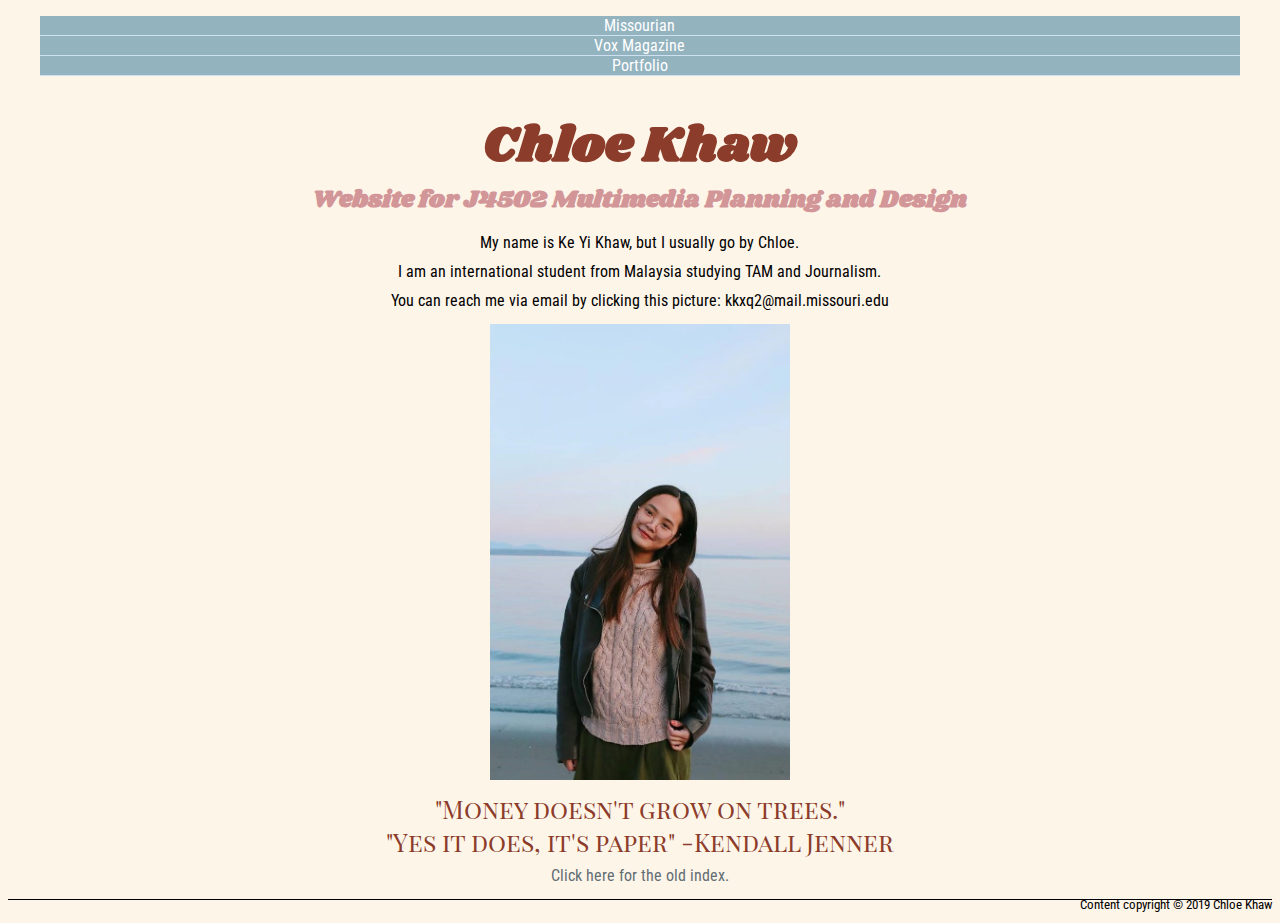
==== index.html @ 6a635a14 "updated css" ====
<!DOCTYPE html PUBLIC "-//W3C//DTD XHTML 1.0 Transitional//EN"
   "http://www.w3.org/TR/xhtml1/DTD/xhtml1-transitional.dtd">

      <html xmlns="http://www.w3.org/1999/xhtml">

      <head>
        <title>Chloe Khaw J4502</title>

        <meta http-equiv="content-type"
          content="text/html;charset=utf-8" />
          <link href="https://fonts.googleapis.com/css?family=Playfair+Display+SC|Roboto+Condensed|Shrikhand&display=swap" rel="stylesheet" />
          <link rel="stylesheet" type="text/css" href="style.css" />
        </head>

      <body>
        <div id="container">

          <ul id="nav">
            <li><a href="https://www.columbiamissourian.com/users/profile/chloe%20khaw/" target="_blank">Missourian</a></li>
            <li><a href="https://www.voxmagazine.com/users/profile/chloe%20khaw/" target="_blank">Vox Magazine</a></li>
            <li><a href="https://chloekhaw.wixsite.com/portfolio" target="_blank">Portfolio</a></li>
            </ul>

            <h1>Chloe Khaw</h1>
            <h2>Website for J4502 Multimedia Planning and Design</h2>

        <p>My name is Ke Yi Khaw, but I usually go by Chloe.</p>
        <p>I am an international student from Malaysia studying TAM and Journalism.</p>
        <p>You can reach me via email by clicking this picture: kkxq2@mail.missouri.edu</p>

            <p><a href="mailto:kkxq2@mail.missouri.edu"><img src="chloe.jpg" alt="Chloe's profile picture." width="300px" /></a></p>

            <p></p>
            <p class="joke">"Money doesn't grow on trees."</p>
            <p class="joke">        "Yes it does, it's paper" -Kendall Jenner</p>

          <div id="old">
            <p><a href="oldindex.html" target="_blank">Click here for the old index.</a></p>
          </div>
        </div>

            <p class="footer">Content copyright &copy; 2019 Chloe Khaw</p>

        </body>

      </html>
---- style.css ----
body {
  background-color: #FEF5E9;
}

h1 {
  color: #8C3C2A;
  font-family: 'Shrikhand', cursive;
  font-size: 50px;
  margin-bottom:-20px;
}

h2 {
  color: #D29698;
  font-family: 'Shrikhand', cursive;
}

p {
  font-family:'Roboto Condensed', sans-serif;
  line-height: 80%;
}

#container {
    width: 95%;
    margin: 0 auto;
    text-align: center;
}

#nav {
    padding: 0;
	  list-style-type: none;
}

#nav li {
	  border-bottom: 1px solid #CEE1F2;
}

#nav a:link, #nav a:visited {
  display: block;
  color: white;
  background-color: #93B3BF;
  font-family: 'Roboto Condensed', sans-serif;
  text-decoration: none;
}

#nav a:hover, #nav a:active {
  background-color: #626E73;
}


.joke {
  font-family: 'Playfair Display SC', serif;
  font-size: 25px;
  line-height: 30%;
  color: #8C3C2A;
}

#old a:link {
  color: #626E73;
  font-family: 'Roboto Condensed', sans-serif;
  text-decoration: none;
}

#old a:hover, a:visited, a:active {
  color: #93B3BF;
  text-decoration: underline;
}

.footer {
    font-size: 0.8em;
    border-top: 1px solid black;
    text-align: right;
}

img {
  border: none;
}
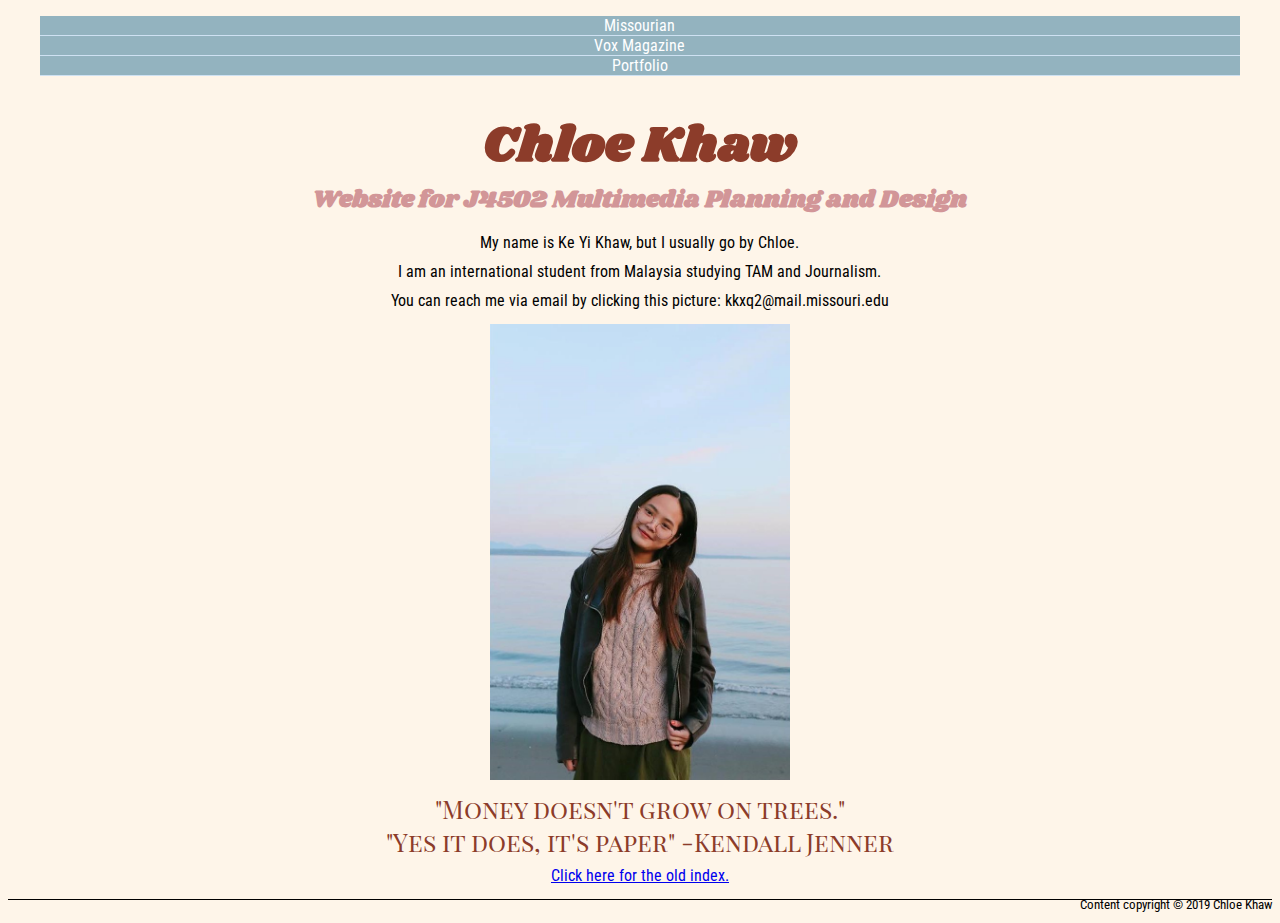
==== commit bc0e5096: "updated css" ====
--- a/index.html
+++ b/index.html
@@ -34,9 +34,7 @@
             <p class="joke">"Money doesn't grow on trees."</p>
             <p class="joke">        "Yes it does, it's paper" -Kendall Jenner</p>
 
-          <div id="old">
-            <p><a href="oldindex.html" target="_blank">Click here for the old index.</a></p>
-          </div>
+            <p id="old"><a href="oldindex.html" target="_blank">Click here for the old index.</a></p>
         </div>
 
             <p class="footer">Content copyright &copy; 2019 Chloe Khaw</p>
--- a/style.css
+++ b/style.css
@@ -54,14 +54,17 @@
   color: #8C3C2A;
 }
 
-#old a:link {
-  color: #626E73;
-  font-family: 'Roboto Condensed', sans-serif;
+#old a:link, {
+  color: #93B3BF;
   text-decoration: none;
 }
 
-#old a:hover, a:visited, a:active {
-  color: #93B3BF;
+#old a:hover {
+  color: #626E73;
+}
+
+#old a:visited {
+  color: #626E73;
   text-decoration: underline;
 }
 
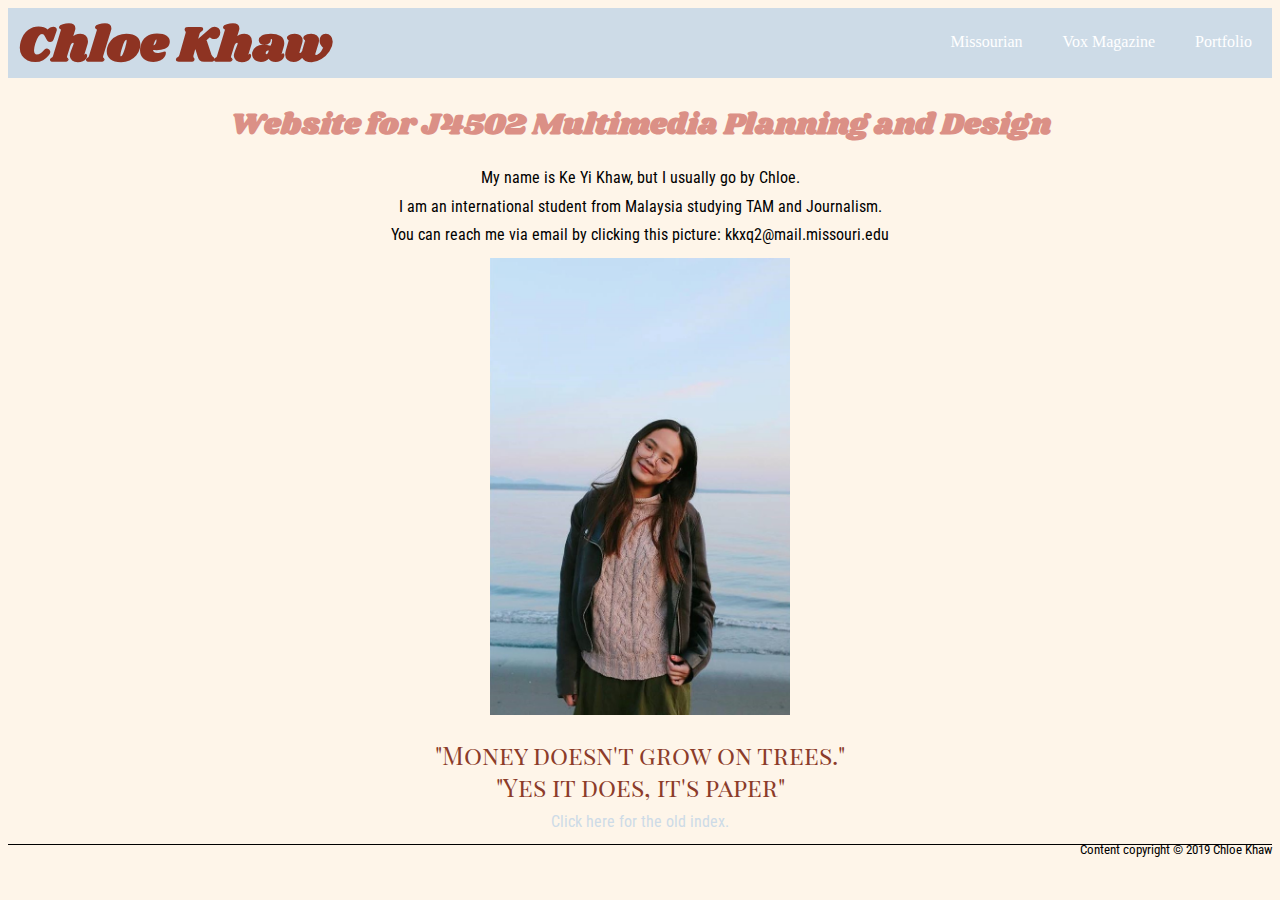
==== commit e4c2b137: "new desktop nav" ====
--- a/index.html
+++ b/index.html
@@ -1,43 +1,46 @@
 <!DOCTYPE html PUBLIC "-//W3C//DTD XHTML 1.0 Transitional//EN"
    "http://www.w3.org/TR/xhtml1/DTD/xhtml1-transitional.dtd">
 
-      <html xmlns="http://www.w3.org/1999/xhtml">
+<html xmlns="http://www.w3.org/1999/xhtml">
 
-      <head>
-        <title>Chloe Khaw J4502</title>
+<head>
+      <title>Chloe Khaw J4502</title>
 
         <meta http-equiv="content-type"
           content="text/html;charset=utf-8" />
           <link href="https://fonts.googleapis.com/css?family=Playfair+Display+SC|Roboto+Condensed|Shrikhand&display=swap" rel="stylesheet" />
           <link rel="stylesheet" type="text/css" href="style.css" />
-        </head>
+  </head>
 
-      <body>
-        <div id="container">
+<body>
+  <div id="container">
 
+    <div class="header">
+      <h1>Chloe Khaw</h1>
           <ul id="nav">
             <li><a href="https://www.columbiamissourian.com/users/profile/chloe%20khaw/" target="_blank">Missourian</a></li>
             <li><a href="https://www.voxmagazine.com/users/profile/chloe%20khaw/" target="_blank">Vox Magazine</a></li>
             <li><a href="https://chloekhaw.wixsite.com/portfolio" target="_blank">Portfolio</a></li>
             </ul>
+      </div>
 
-            <h1>Chloe Khaw</h1>
-            <h2>Website for J4502 Multimedia Planning and Design</h2>
-
+<h2>Website for J4502 Multimedia Planning and Design</h2>
         <p>My name is Ke Yi Khaw, but I usually go by Chloe.</p>
         <p>I am an international student from Malaysia studying TAM and Journalism.</p>
         <p>You can reach me via email by clicking this picture: kkxq2@mail.missouri.edu</p>
 
-            <p><a href="mailto:kkxq2@mail.missouri.edu"><img src="chloe.jpg" alt="Chloe's profile picture." width="300px" /></a></p>
+        <p><a href="mailto:kkxq2@mail.missouri.edu"><img src="chloe.jpg" alt="Chloe's profile picture." width="300px" /></a></p>
 
-            <p></p>
-            <p class="joke">"Money doesn't grow on trees."</p>
-            <p class="joke">        "Yes it does, it's paper" -Kendall Jenner</p>
+        <p class="joke">"Money doesn't grow on trees."</p>
+        <p class="joke">"Yes it does, it's paper"</p>
 
-            <p id="old"><a href="oldindex.html" target="_blank">Click here for the old index.</a></p>
-        </div>
+<div id="oldindex">
+        <p><a href="oldindex.html" target="_blank">Click here for the old index.</a></p>
+</div>
 
-            <p class="footer">Content copyright &copy; 2019 Chloe Khaw</p>
+    </div>
+
+        <p class="footer">Content copyright &copy; 2019 Chloe Khaw</p>
 
         </body>
 
--- a/style.css
+++ b/style.css
@@ -3,47 +3,65 @@
 }
 
 h1 {
-  color: #8C3C2A;
+  color: #8E3322;
   font-family: 'Shrikhand', cursive;
   font-size: 50px;
-  margin-bottom:-20px;
+  line-height: 20%;
 }
 
 h2 {
-  color: #D29698;
+  color: #DB9086;
   font-family: 'Shrikhand', cursive;
+  text-align: center;
+  font-size: 30px;
 }
 
 p {
   font-family:'Roboto Condensed', sans-serif;
   line-height: 80%;
+  text-align: center;
 }
 
 #container {
-    width: 95%;
     margin: 0 auto;
-    text-align: center;
+    padding: 0;
+}
+
+.header {
+  height: 70px;
+  background-color: #CDDBE7;
+  display: flex;
+  flex-wrap: wrap;
+  justify-content: space-between;
+}
+
+.header h1 {
+  padding: 0px 10px;
 }
 
 #nav {
-    padding: 0;
-	  list-style-type: none;
+  display: flex;
+  flex-direction: row;
+  align-items: center;
+  justify-content: flex-end;
 }
 
 #nav li {
-	  border-bottom: 1px solid #CEE1F2;
+  list-style-type: none;
+  height: 70px;
+  margin-top: -17px;
+  display: flex;
+  align-items: center;
 }
 
-#nav a:link, #nav a:visited {
-  display: block;
-  color: white;
+#nav li:hover {
   background-color: #93B3BF;
-  font-family: 'Roboto Condensed', sans-serif;
-  text-decoration: none;
 }
 
-#nav a:hover, #nav a:active {
-  background-color: #626E73;
+#nav a {
+  text-decoration: none;
+  padding: 0px 20px;
+  color: white;
 }
 
 
@@ -52,19 +70,16 @@
   font-size: 25px;
   line-height: 30%;
   color: #8C3C2A;
+  margin-top: 10px;
 }
 
-#old a:link, {
-  color: #93B3BF;
+#oldindex a:link, a:visited {
   text-decoration: none;
+  color: #CDDBE7;
 }
 
-#old a:hover {
-  color: #626E73;
-}
-
-#old a:visited {
-  color: #626E73;
+#oldindex a:hover {
+  color: #93B3BF;
   text-decoration: underline;
 }
 
@@ -76,4 +91,5 @@
 
 img {
   border: none;
+  margin-bottom: 20px;
 }
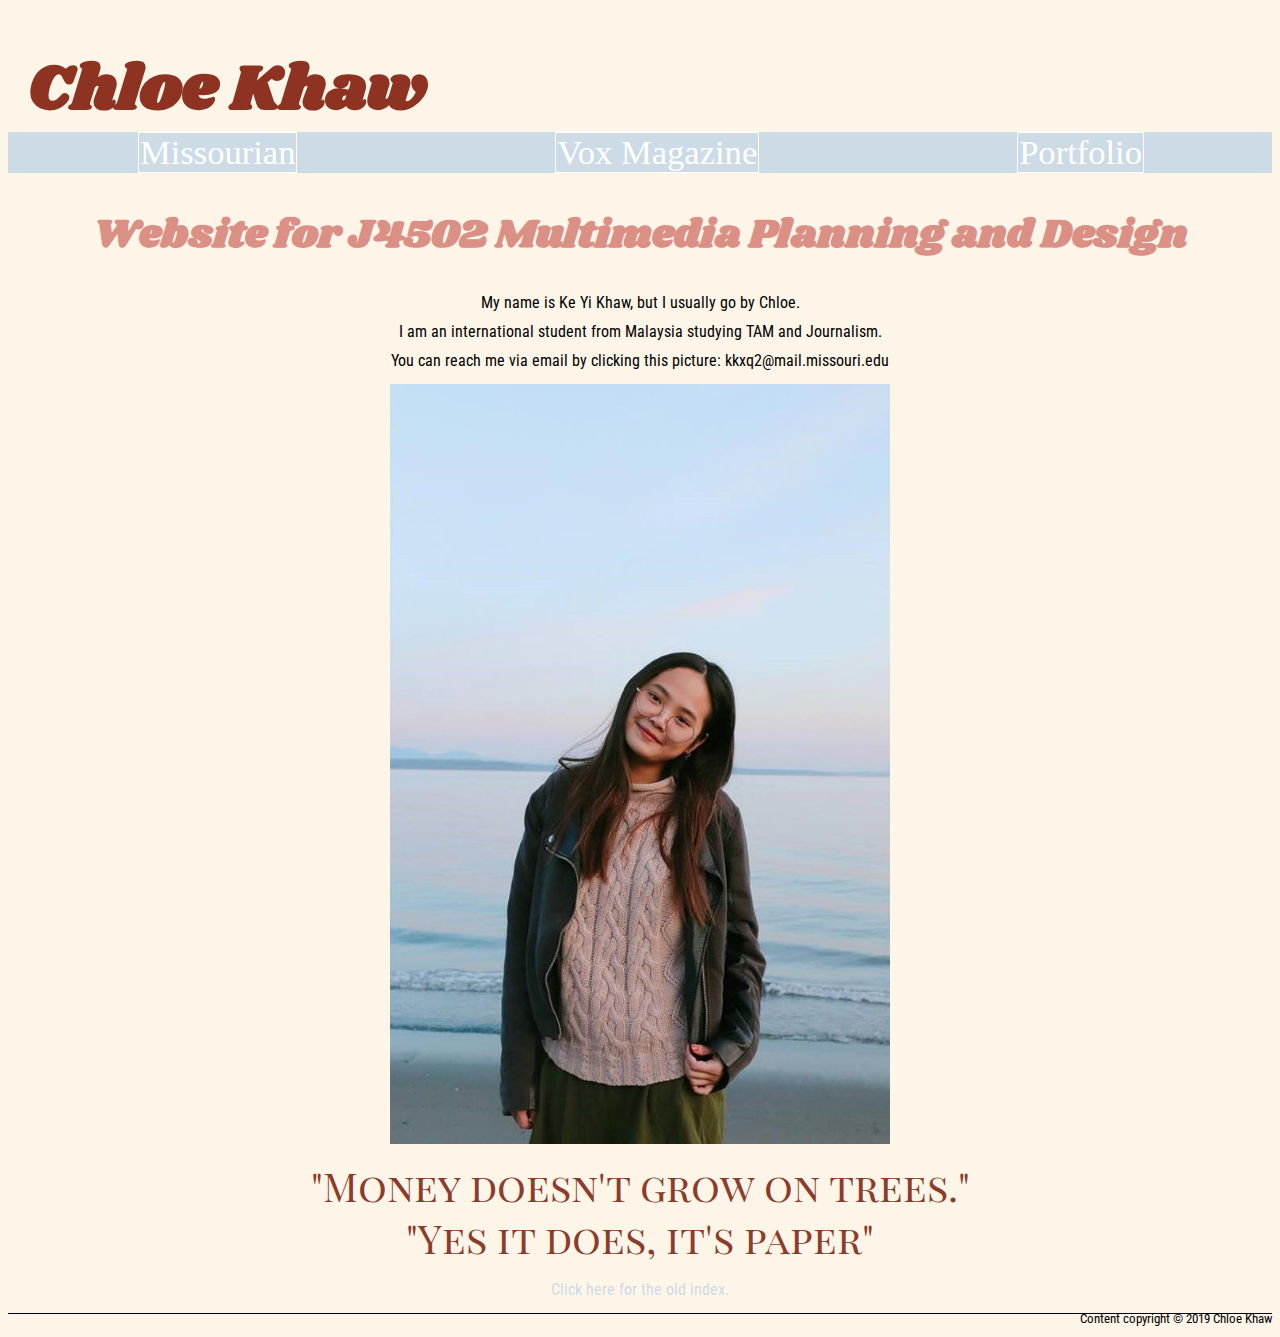
==== commit 78f65a6a: "updated media quarry" ====
--- a/index.html
+++ b/index.html
@@ -14,9 +14,10 @@
 
 <body>
   <div id="container">
+    <h1>Chloe Khaw</h1>
 
     <div class="header">
-      <h1>Chloe Khaw</h1>
+      <!-- <h1>Chloe Khaw</h1> -->
           <ul id="nav">
             <li><a href="https://www.columbiamissourian.com/users/profile/chloe%20khaw/" target="_blank">Missourian</a></li>
             <li><a href="https://www.voxmagazine.com/users/profile/chloe%20khaw/" target="_blank">Vox Magazine</a></li>
@@ -29,7 +30,7 @@
         <p>I am an international student from Malaysia studying TAM and Journalism.</p>
         <p>You can reach me via email by clicking this picture: kkxq2@mail.missouri.edu</p>
 
-        <p><a href="mailto:kkxq2@mail.missouri.edu"><img src="chloe.jpg" alt="Chloe's profile picture." width="300px" /></a></p>
+        <p><a href="mailto:kkxq2@mail.missouri.edu"><img src="chloe.jpg" alt="Chloe's profile picture." /></a></p>
 
         <p class="joke">"Money doesn't grow on trees."</p>
         <p class="joke">"Yes it does, it's paper"</p>
--- a/style.css
+++ b/style.css
@@ -1,19 +1,29 @@
+#container {
+    margin: 0 auto;
+    padding: 0;
+}
+
+
 body {
   background-color: #FEF5E9;
+  font-size: 16px;
 }
 
 h1 {
   color: #8E3322;
   font-family: 'Shrikhand', cursive;
-  font-size: 50px;
-  line-height: 20%;
+  padding: 0px 20px;
+  margin-bottom: -5px;
+  font-size: 3em;
+  display: flex;
+  justify-content: center;
 }
 
 h2 {
   color: #DB9086;
   font-family: 'Shrikhand', cursive;
   text-align: center;
-  font-size: 30px;
+  font-size: 2em;
 }
 
 p {
@@ -22,52 +32,40 @@
   text-align: center;
 }
 
-#container {
-    margin: 0 auto;
-    padding: 0;
-}
 
 .header {
-  height: 70px;
   background-color: #CDDBE7;
-  display: flex;
-  flex-wrap: wrap;
-  justify-content: space-between;
-}
-
-.header h1 {
-  padding: 0px 10px;
 }
 
 #nav {
+  margin: 0;
+  padding: 0;
   display: flex;
-  flex-direction: row;
-  align-items: center;
-  justify-content: flex-end;
+  flex-direction: column;
 }
 
 #nav li {
   list-style-type: none;
-  height: 70px;
-  margin-top: -17px;
-  display: flex;
-  align-items: center;
-}
-
-#nav li:hover {
-  background-color: #93B3BF;
+  text-align: center;
+  font-size: 1.2em;
 }
 
 #nav a {
+  display: block;
+  color: white;
   text-decoration: none;
-  padding: 0px 20px;
-  color: white;
+  width: 100%;
+  border: solid 0.5px white;
+}
+
+#nav a:hover {
+  background-color: #93B3BF;
 }
 
 
 .joke {
   font-family: 'Playfair Display SC', serif;
-  font-size: 25px;
+  font-size: 1.5em;
   line-height: 30%;
   color: #8C3C2A;
   margin-top: 10px;
@@ -91,5 +89,67 @@
 
 img {
   border: none;
+  width: 300px;
   margin-bottom: 20px;
 }
+
+
+
+
+
+
+@media screen and (min-width: 799px) {
+
+
+  h1 {
+    justify-content: flex-start;
+    font-size: 4em;
+  }
+
+  h2 {
+    font-size: 2.5em;
+  }
+
+
+  #nav {
+    flex-flow: row wrap;
+    font-size: 1.8em;
+    justify-content: space-around;
+  }
+
+  #nav li {
+    text-align: center;
+  }
+
+  img {
+    width: 500px;
+  }
+
+  .joke {
+    font-size: 2.5em;
+  }
+
+
+
+
+
+  /* .header h1 {
+    font-size: 2em;
+    align-self: center;
+  }
+
+  h2 {
+    font-size: 1em;
+  }
+
+  p {
+    font-size: 0.75em;
+}
+
+  .joke {
+  font-size: 1em;
+}
+
+  img {
+    width: 30%;
+  } */
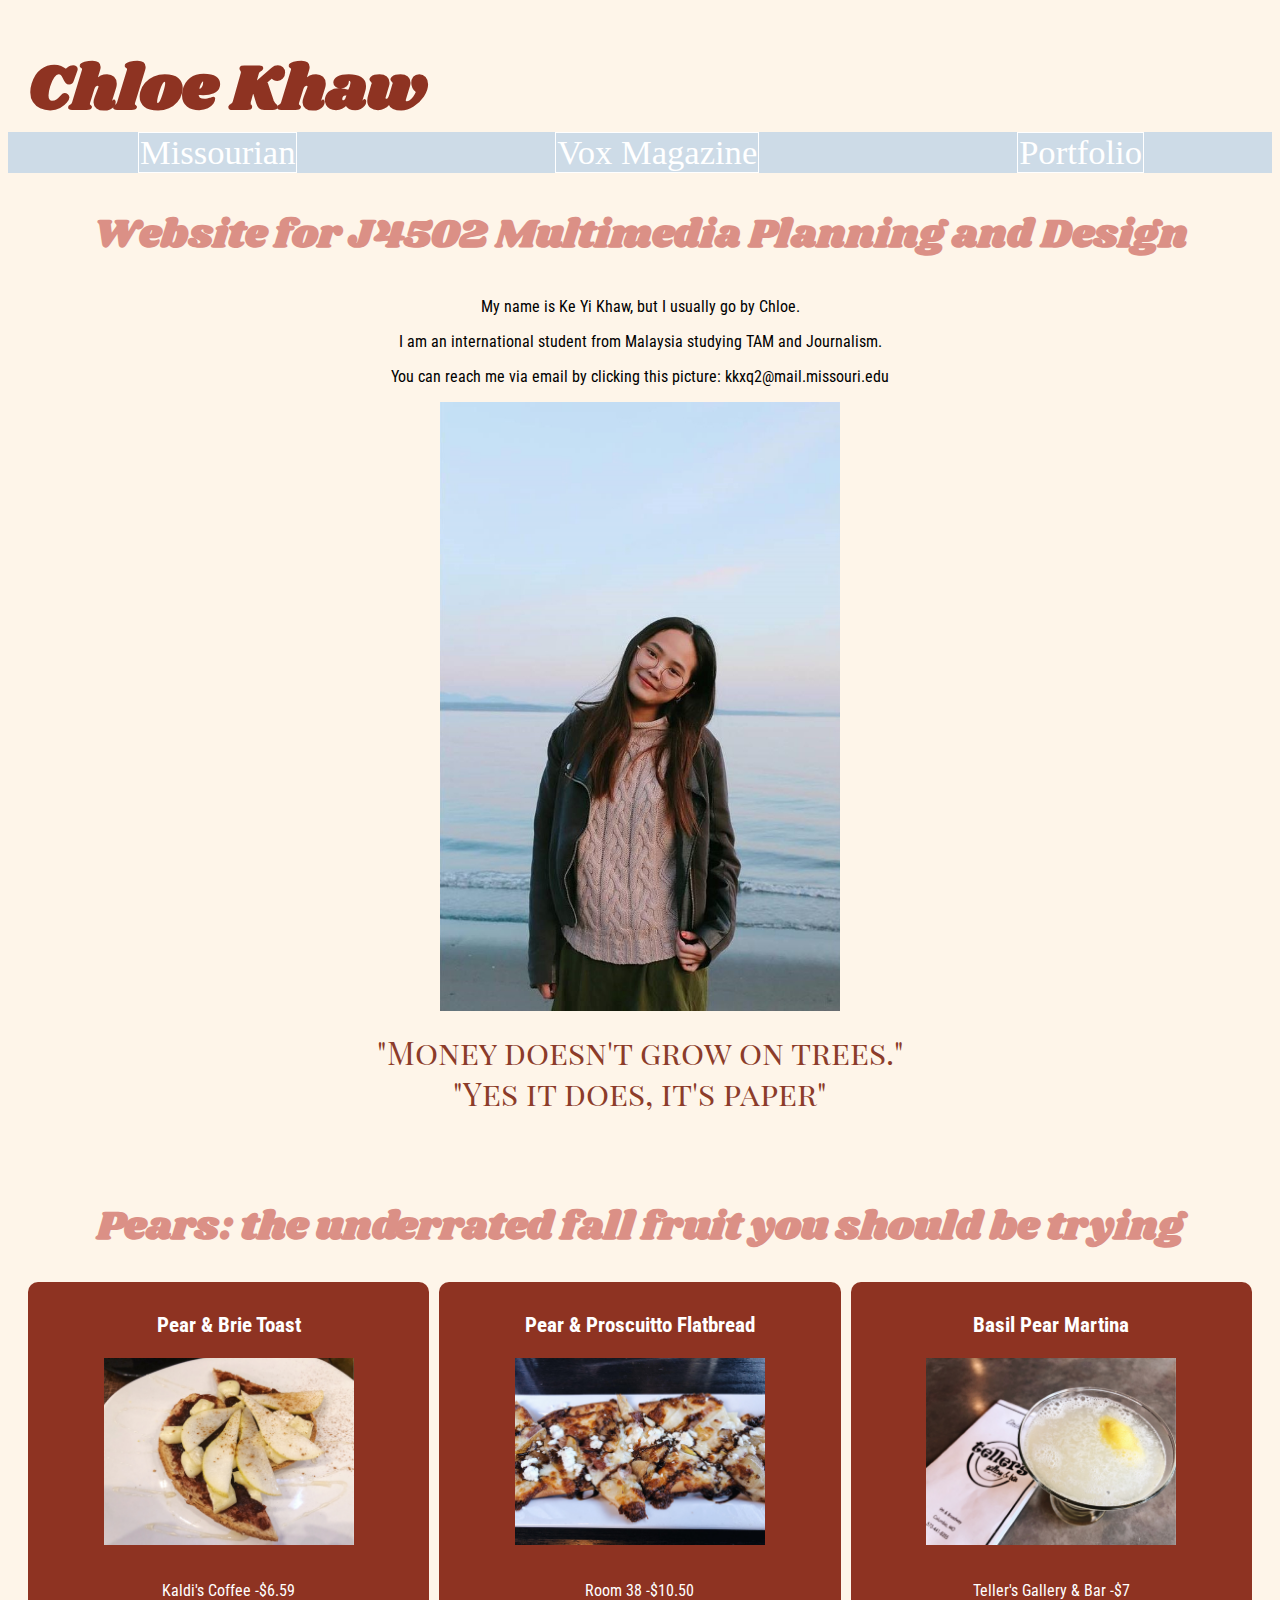
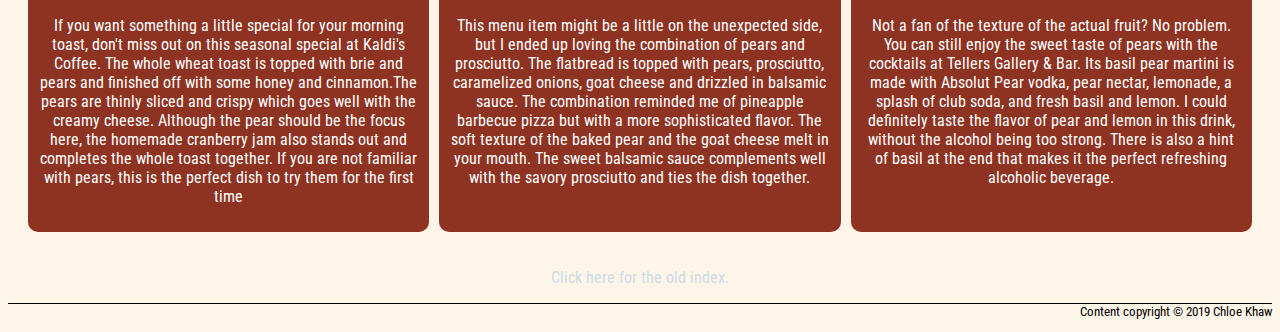
==== commit c2953020: "updated grids and add pear pics" ====
--- a/index.html
+++ b/index.html
@@ -13,7 +13,9 @@
   </head>
 
 <body>
-  <div id="container">
+
+<div id="container">
+
     <h1>Chloe Khaw</h1>
 
     <div class="header">
@@ -35,11 +37,72 @@
         <p class="joke">"Money doesn't grow on trees."</p>
         <p class="joke">"Yes it does, it's paper"</p>
 
-<div id="oldindex">
+<div class="examples">
+
+<h2>Pears: the underrated fall fruit you should be trying</h2>
+
+  <ul class="grid">
+    <li class="card">
+      <h3>Pear & Brie Toast</h3>
+      <img src="pearandbrie.jpg" alt="pear & brie toast" />
+      <p>Kaldi's Coffee -$6.59</p>
+      <p>If you want something a little special for your morning toast, don't miss out on this seasonal special at Kaldi's Coffee. The whole wheat toast is topped with brie and pears and finished off with some honey and cinnamon.The pears are thinly sliced and crispy which goes well with the creamy cheese. Although the pear should be the focus here, the homemade cranberry jam also stands out and completes the whole toast together. If you are not familiar with pears, this is the perfect dish to try them for the first time</p>
+    </li>
+
+    <li class="card">
+      <h3>Pear & Proscuitto Flatbread</h3>
+      <img src="flatbread.jpg" alt="pear & Proscuitto flatbread" />
+      <p>Room 38 -$10.50</p>
+      <p>This menu item might be a little on the unexpected side, but I ended up loving the combination of pears and prosciutto. The flatbread is topped with pears, prosciutto, caramelized onions, goat cheese and drizzled in balsamic sauce. The combination reminded me of pineapple barbecue pizza but with a more sophisticated flavor. The soft texture of the baked pear and the goat cheese melt in your mouth. The sweet balsamic sauce complements well with the savory prosciutto and ties the dish together.</p>
+    </li>
+
+    <li class="card">
+      <h3>Basil Pear Martina</h3>
+      <img src="pearmartini.jpg" alt="basil bear martini" />
+      <p>Teller's Gallery & Bar -$7</p>
+      <p>Not a fan of the texture of the actual fruit? No problem. You can still enjoy the sweet taste of pears with the cocktails at Tellers Gallery & Bar. Its basil pear martini is made with Absolut Pear vodka, pear nectar, lemonade, a splash of club soda, and fresh basil and lemon. I could definitely taste the flavor of pear and lemon in this drink, without the alcohol being too strong. There is also a hint of basil at the end that makes it the perfect refreshing alcoholic beverage.</p>
+
+
+
+
+    <!-- <ul class="grid">
+
+      <li class="missourian-card">
+        <h2>Missourian stories</h2>
+      </li>
+
+      <li class="missourian-1">
+        <h3>Goat Yoga</h3>
+        <a href="https://www.columbiamissourian.com/news/local/in-a-pastoral-setting-goat-yoga-makes-its-mid-missouri/article_16f25b2c-aa52-11e9-b993-5fbb253fac77.html"><img src="goat.jpg" alt="goat yoga story on Missourian" /></a>
+        <p>“Studies show that when you do anything, and you introduce a lovable, sweet animal into that activity, it releases all these emotions,” Jessica Baker, the owner of Goat Yoga of Missouri said. “It also lowers anxiety and helps people relax.”</p>
+      </li>
+
+      <li class="vox-card">
+        <h2>Vox stories</h2>
+      </li>
+
+      <li class="vox-1">
+        <h3>Pears</h3>
+        <a href="https://www.voxmagazine.com/food/fall-pears/article_c589a21a-ea0f-11e9-bf58-eb063f2239a6.html"><img src="pears.jpg" alt="pear story on Vox" /></a>
+        <p>Forget your basic pumpkin spice lattes or apple pies, pears are the underrated fall fruit you never knew you needed. Here are a few places in Columbia to try it out.</p>
+      </li>
+
+      <li class="vox-2">
+        <h3>Pawpaw</h3>
+        <a href="https://www.voxmagazine.com/food/what-can-you-make-with-missouri-s-native-fruit-the/article_787289ec-e02d-11e9-9d02-a78f57cb05cf.html"><img src="pawpaw.jpg" alt="pawpaw story on Vox" /></a>
+        <p>It looks like a mango, it taste like a riped banana; it's pawpaw -Missouri's native "tropical" fruit.</p>
+      </li>
+
+    </ul> -->
+
+  </div>
+
+  <div id="oldindex">
         <p><a href="oldindex.html" target="_blank">Click here for the old index.</a></p>
+  </div>
+
+
 </div>
-
-    </div>
 
         <p class="footer">Content copyright &copy; 2019 Chloe Khaw</p>
 
--- a/style.css
+++ b/style.css
@@ -1,5 +1,5 @@
 #container {
-    margin: 0 auto;
+    margin: auto;
     padding: 0;
 }
 
@@ -26,9 +26,13 @@
   font-size: 2em;
 }
 
+h3 {
+  font-family:'Roboto Condensed', sans-serif;
+  font-size: 1.3em;
+}
+
 p {
   font-family:'Roboto Condensed', sans-serif;
-  line-height: 80%;
   text-align: center;
 }
 
@@ -93,7 +97,143 @@
   margin-bottom: 20px;
 }
 
-
+.grid {
+  padding: 20px;
+  display: grid;
+  grid-template-columns: repeat(3, 1fr);
+  grid-column-gap: 10px;
+  justify-content: center;
+}
+
+.examples h2 {
+  margin-top: 100px;
+  margin-bottom: -10px;
+}
+
+.grid li {
+  list-style-type: none;
+  background-color: #8E3322;
+  border-radius: 10px;
+  text-align: center;
+  color: white;
+}
+
+.grid img {
+  width: 250px;
+}
+
+.grid .card {
+  padding: 10px;
+}
+
+
+
+
+
+
+/* .missourian-card {
+  grid-row: 1/2;
+  grid-column: 1/2;
+}
+
+.vox-card {
+  grid-row: 1/2;
+  grid-column: 2/4;
+}
+
+.missourian-1 {
+  grid-row: 2/4;
+  grid-column: 1/2;
+}
+
+.vox-1 {
+  grid-row: 2/3;
+  grid-column: 2/4;
+}
+
+.vox-2 {
+  grid-row: 3/4;
+  grid-column: 2/4;
+}
+
+
+.grid h2 {
+  font-size: 1.5em;
+  margin-bottom: -5px;
+}
+
+.grid h3 {
+  color: white;
+}
+
+.grid li {
+  list-style-type: none;
+}
+
+
+
+.missourian-1 {
+  background-color: #8E3322;
+  border-radius: 10px;
+  padding: 2px 15px;
+}
+
+.vox-1 {
+  background-color: #8E3322;
+  border-radius: 10px;
+  padding: 2px 15px;
+}
+
+.vox-2 {
+  background-color: #8E3322;
+  border-radius: 10px;
+  padding: 2px 15px;
+}
+
+ */
+
+
+
+
+
+
+
+@media screen and (min-width: 599px) {
+
+  h1 {
+    justify-content: center;
+    font-size: 3.5em;
+  }
+
+  h2 {
+    font-size: 2em;
+  }
+
+  #nav {
+    flex-flow: row wrap;
+    font-size: 1.5em;
+    justify-content: space-around;
+  }
+
+  #nav li {
+    text-align: center;
+  }
+
+  img {
+    width: 400px;
+  }
+
+  .joke {
+    font-size: 2em;
+  }
+
+  .grid h2 {
+    font-size: 2em;
+  }
+
+
+
+}
 
 
 
@@ -109,7 +249,6 @@
   h2 {
     font-size: 2.5em;
   }
-
 
   #nav {
     flex-flow: row wrap;
@@ -121,35 +260,10 @@
     text-align: center;
   }
 
-  img {
-    width: 500px;
-  }
-
-  .joke {
-    font-size: 2.5em;
-  }
-
-
-
-
-
-  /* .header h1 {
-    font-size: 2em;
-    align-self: center;
-  }
-
-  h2 {
-    font-size: 1em;
-  }
-
-  p {
-    font-size: 0.75em;
-}
-
-  .joke {
-  font-size: 1em;
-}
-
-  img {
-    width: 30%;
-  } */
+  .grid h2 {
+    font-size: 2.2em;
+  }
+
+
+
+}
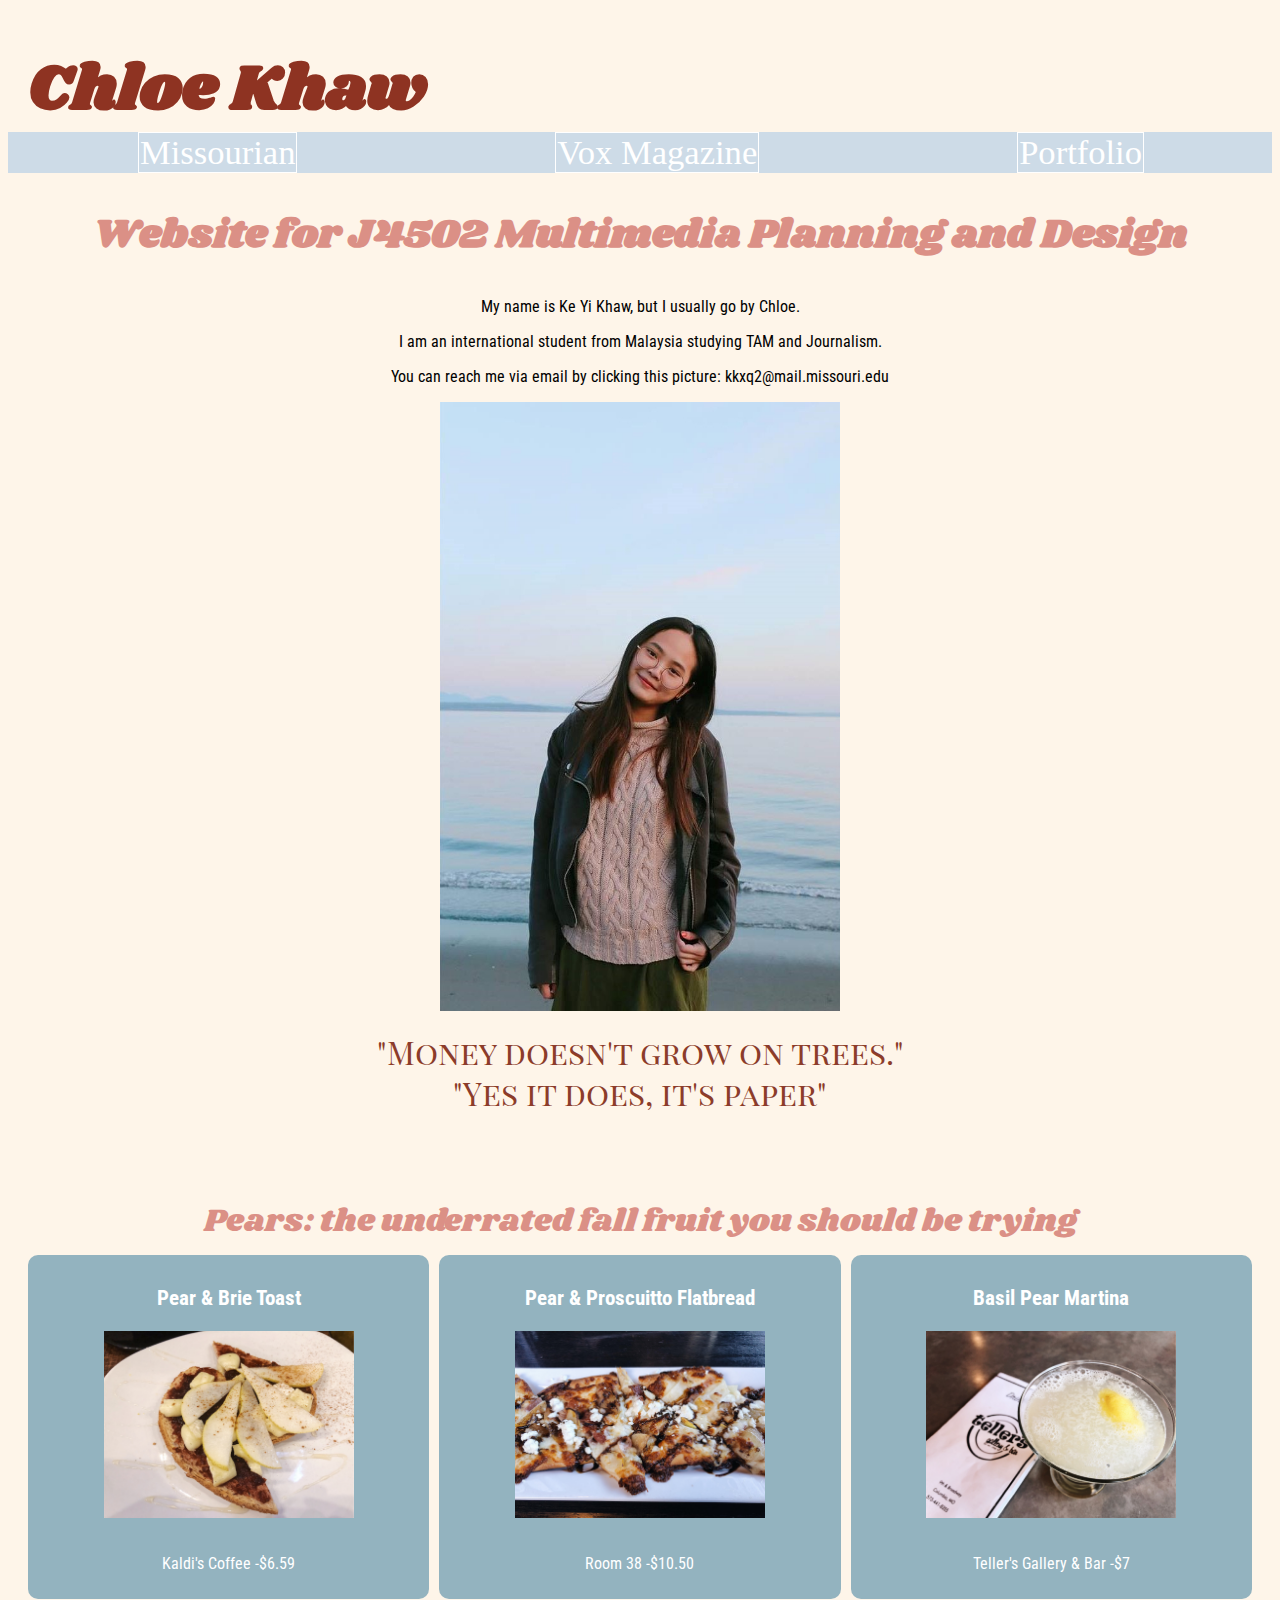
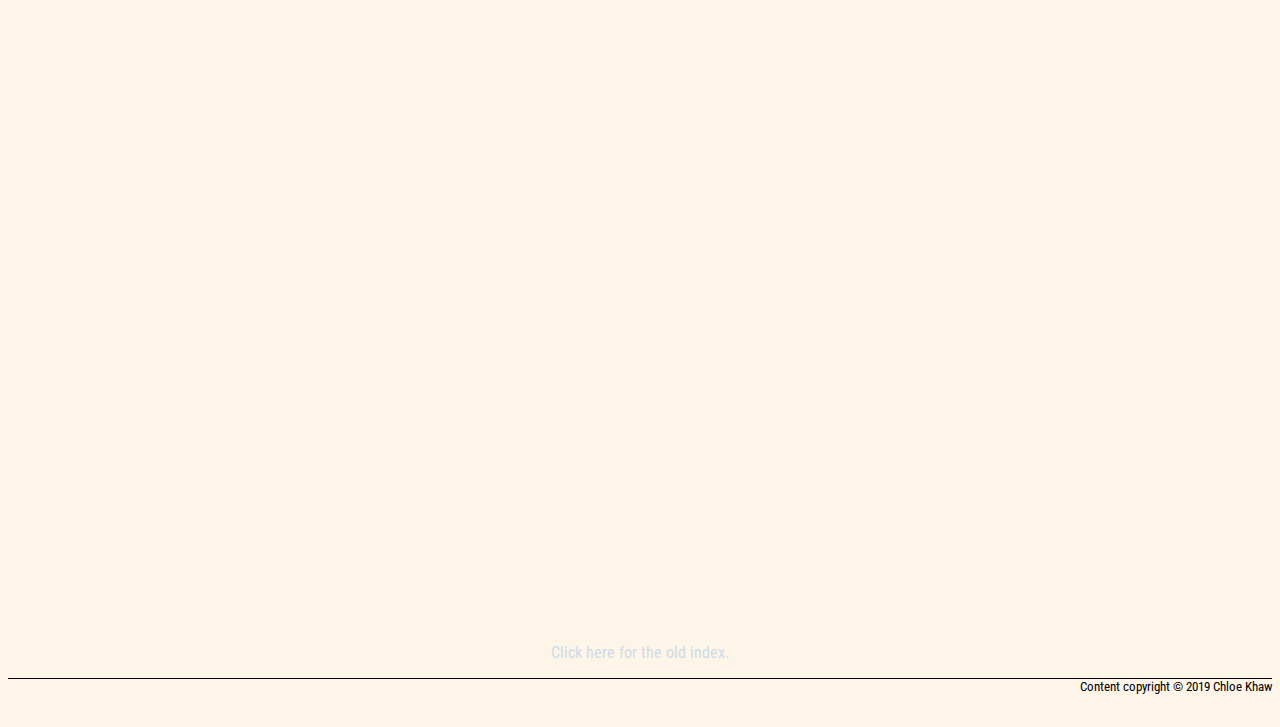
==== commit 2041961c: "updated grid" ====
--- a/index.html
+++ b/index.html
@@ -39,29 +39,31 @@
 
 <div class="examples">
 
-<h2>Pears: the underrated fall fruit you should be trying</h2>
+  <a href="https://www.voxmagazine.com/food/fall-pears/article_c589a21a-ea0f-11e9-bf58-eb063f2239a6.html" target="_blank">Pears: the underrated fall fruit you should be trying</a>
 
   <ul class="grid">
     <li class="card">
       <h3>Pear & Brie Toast</h3>
       <img src="pearandbrie.jpg" alt="pear & brie toast" />
       <p>Kaldi's Coffee -$6.59</p>
-      <p>If you want something a little special for your morning toast, don't miss out on this seasonal special at Kaldi's Coffee. The whole wheat toast is topped with brie and pears and finished off with some honey and cinnamon.The pears are thinly sliced and crispy which goes well with the creamy cheese. Although the pear should be the focus here, the homemade cranberry jam also stands out and completes the whole toast together. If you are not familiar with pears, this is the perfect dish to try them for the first time</p>
+      <!-- <p>If you want something a little special for your morning toast, don't miss out on this seasonal special at Kaldi's Coffee. The whole wheat toast is topped with brie and pears and finished off with some honey and cinnamon.The pears are thinly sliced and crispy which goes well with the creamy cheese. Although the pear should be the focus here, the homemade cranberry jam also stands out and completes the whole toast together. If you are not familiar with pears, this is the perfect dish to try them for the first time</p> -->
     </li>
 
     <li class="card">
       <h3>Pear & Proscuitto Flatbread</h3>
       <img src="flatbread.jpg" alt="pear & Proscuitto flatbread" />
       <p>Room 38 -$10.50</p>
-      <p>This menu item might be a little on the unexpected side, but I ended up loving the combination of pears and prosciutto. The flatbread is topped with pears, prosciutto, caramelized onions, goat cheese and drizzled in balsamic sauce. The combination reminded me of pineapple barbecue pizza but with a more sophisticated flavor. The soft texture of the baked pear and the goat cheese melt in your mouth. The sweet balsamic sauce complements well with the savory prosciutto and ties the dish together.</p>
+      <!-- <p>This menu item might be a little on the unexpected side, but I ended up loving the combination of pears and prosciutto. The flatbread is topped with pears, prosciutto, caramelized onions, goat cheese and drizzled in balsamic sauce. The combination reminded me of pineapple barbecue pizza but with a more sophisticated flavor. The soft texture of the baked pear and the goat cheese melt in your mouth. The sweet balsamic sauce complements well with the savory prosciutto and ties the dish together.</p> -->
     </li>
 
     <li class="card">
       <h3>Basil Pear Martina</h3>
       <img src="pearmartini.jpg" alt="basil bear martini" />
       <p>Teller's Gallery & Bar -$7</p>
-      <p>Not a fan of the texture of the actual fruit? No problem. You can still enjoy the sweet taste of pears with the cocktails at Tellers Gallery & Bar. Its basil pear martini is made with Absolut Pear vodka, pear nectar, lemonade, a splash of club soda, and fresh basil and lemon. I could definitely taste the flavor of pear and lemon in this drink, without the alcohol being too strong. There is also a hint of basil at the end that makes it the perfect refreshing alcoholic beverage.</p>
+      <!-- <p>Not a fan of the texture of the actual fruit? No problem. You can still enjoy the sweet taste of pears with the cocktails at Tellers Gallery & Bar. Its basil pear martini is made with Absolut Pear vodka, pear nectar, lemonade, a splash of club soda, and fresh basil and lemon. I could definitely taste the flavor of pear and lemon in this drink, without the alcohol being too strong. There is also a hint of basil at the end that makes it the perfect refreshing alcoholic beverage.</p> -->
+    </li>
 
+  </div>
 
 
 
@@ -95,7 +97,7 @@
 
     </ul> -->
 
-  </div>
+
 
   <div id="oldindex">
         <p><a href="oldindex.html" target="_blank">Click here for the old index.</a></p>
--- a/style.css
+++ b/style.css
@@ -99,98 +99,48 @@
 
 .grid {
   padding: 20px;
+  margin: 0;
   display: grid;
-  grid-template-columns: repeat(3, 1fr);
-  grid-column-gap: 10px;
+  grid-template-rows: repeat(3, 1fr);
+  grid-gap: 10px;
   justify-content: center;
 }
 
-.examples h2 {
+.grid li {
+  list-style-type: none;
+  background-color: #93B3BF;
+  border-radius: 10px;
+  text-align: center;
+  color: white;
+}
+
+.grid img {
+  width: 250px;
+}
+
+.examples {
+  text-align: center;
+}
+
+.examples > a:link, .examples > a:visited {
+  text-decoration: none;
+  font-family: 'Shrikhand', cursive;
+  font-size: 2em;
+  color: #DB9086;
   margin-top: 100px;
   margin-bottom: -10px;
-}
-
-.grid li {
-  list-style-type: none;
-  background-color: #8E3322;
-  border-radius: 10px;
-  text-align: center;
-  color: white;
-}
-
-.grid img {
-  width: 250px;
+  display: flex;
+  justify-content: center;
+}
+
+.examples > a:hover {
+  text-decoration: none;
+  color: #8E3322;
 }
 
 .grid .card {
   padding: 10px;
 }
-
-
-
-
-
-
-/* .missourian-card {
-  grid-row: 1/2;
-  grid-column: 1/2;
-}
-
-.vox-card {
-  grid-row: 1/2;
-  grid-column: 2/4;
-}
-
-.missourian-1 {
-  grid-row: 2/4;
-  grid-column: 1/2;
-}
-
-.vox-1 {
-  grid-row: 2/3;
-  grid-column: 2/4;
-}
-
-.vox-2 {
-  grid-row: 3/4;
-  grid-column: 2/4;
-}
-
-
-.grid h2 {
-  font-size: 1.5em;
-  margin-bottom: -5px;
-}
-
-.grid h3 {
-  color: white;
-}
-
-.grid li {
-  list-style-type: none;
-}
-
-
-
-.missourian-1 {
-  background-color: #8E3322;
-  border-radius: 10px;
-  padding: 2px 15px;
-}
-
-.vox-1 {
-  background-color: #8E3322;
-  border-radius: 10px;
-  padding: 2px 15px;
-}
-
-.vox-2 {
-  background-color: #8E3322;
-  border-radius: 10px;
-  padding: 2px 15px;
-}
-
- */
 
 
 
@@ -227,10 +177,18 @@
     font-size: 2em;
   }
 
-  .grid h2 {
-    font-size: 2em;
-  }
-
+  .grid {
+    padding: 20px;
+    margin: 0;
+    display: grid;
+    grid-template-columns: repeat(2, 1fr);
+    grid-gap: 10px;
+    justify-content: center;
+  }
+
+#oldindex {
+  margin-top: -100px;
+}
 
 
 }
@@ -260,10 +218,15 @@
     text-align: center;
   }
 
-  .grid h2 {
-    font-size: 2.2em;
-  }
-
-
-
-}
+  .grid {
+    padding: 20px;
+    margin: 0;
+    display: grid;
+    grid-template-columns: repeat(3, 1fr);
+    grid-gap: 10px;
+    justify-content: center;
+  }
+
+
+
+}
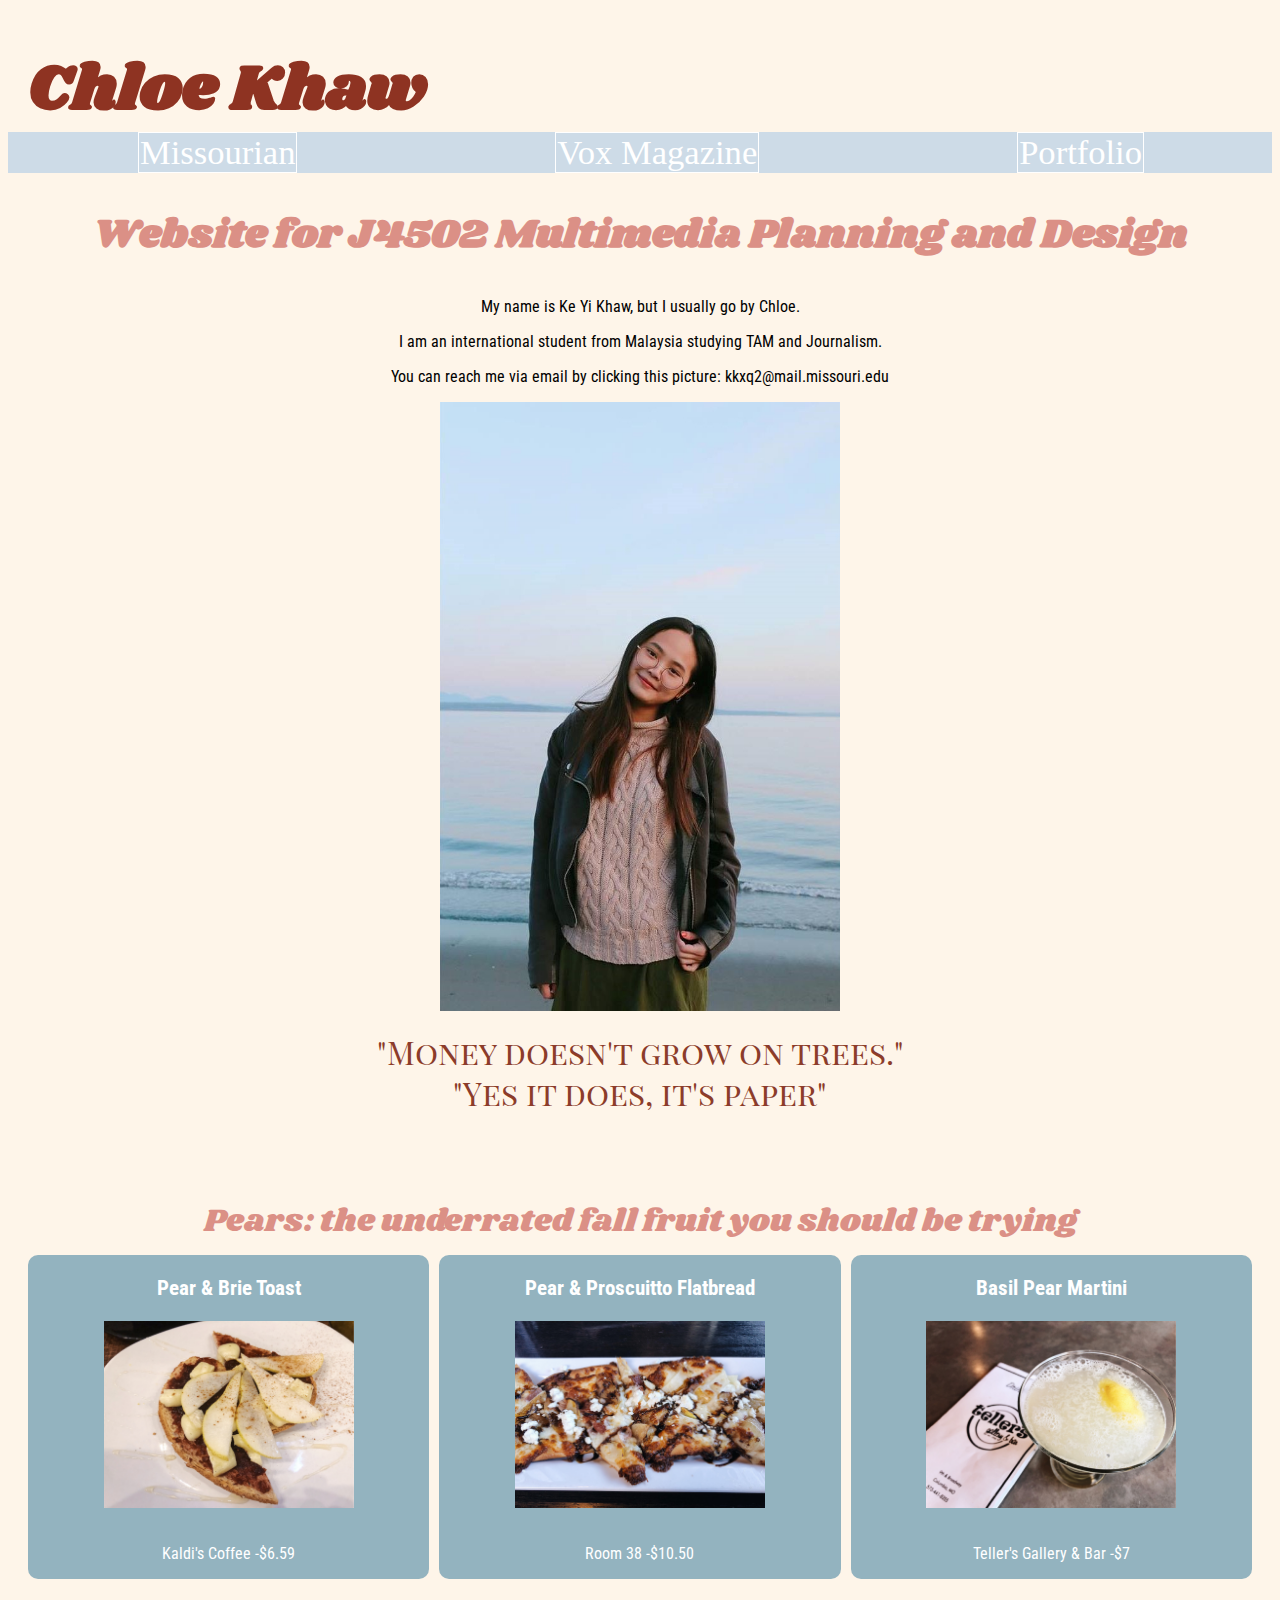
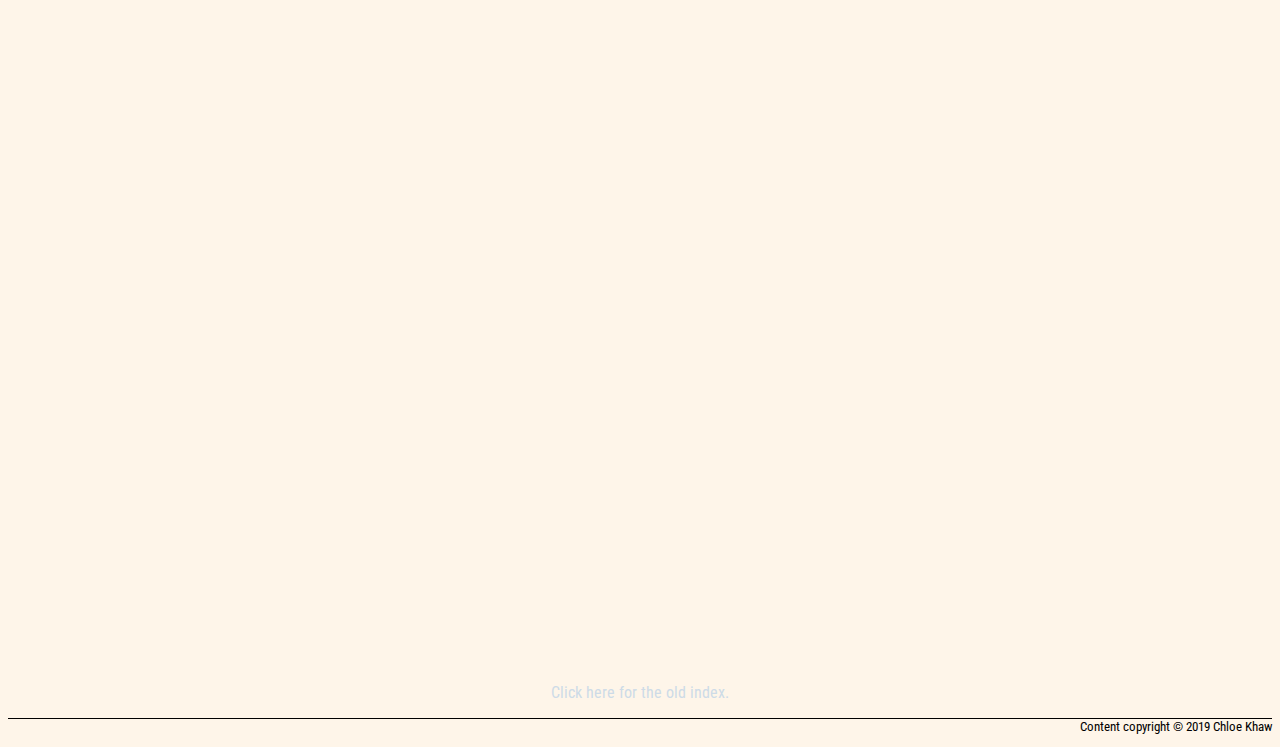
==== commit 85f03dce: "added hamburger menu" ====
--- a/index.html
+++ b/index.html
@@ -10,6 +10,8 @@
           content="text/html;charset=utf-8" />
           <link href="https://fonts.googleapis.com/css?family=Playfair+Display+SC|Roboto+Condensed|Shrikhand&display=swap" rel="stylesheet" />
           <link rel="stylesheet" type="text/css" href="style.css" />
+          <script src="https://code.jquery.com/jquery-1.12.0.min.js"></script>
+          <script src="java.js" type="text/javascript"></script>
   </head>
 
 <body>
@@ -19,7 +21,9 @@
     <h1>Chloe Khaw</h1>
 
     <div class="header">
-      <!-- <h1>Chloe Khaw</h1> -->
+
+        <a class="menu-trigger" href="#">&#9776;</a>
+
           <ul id="nav">
             <li><a href="https://www.columbiamissourian.com/users/profile/chloe%20khaw/" target="_blank">Missourian</a></li>
             <li><a href="https://www.voxmagazine.com/users/profile/chloe%20khaw/" target="_blank">Vox Magazine</a></li>
@@ -42,22 +46,22 @@
   <a href="https://www.voxmagazine.com/food/fall-pears/article_c589a21a-ea0f-11e9-bf58-eb063f2239a6.html" target="_blank">Pears: the underrated fall fruit you should be trying</a>
 
   <ul class="grid">
-    <li class="card">
+    <li class="card1">
       <h3>Pear & Brie Toast</h3>
       <img src="pearandbrie.jpg" alt="pear & brie toast" />
       <p>Kaldi's Coffee -$6.59</p>
       <!-- <p>If you want something a little special for your morning toast, don't miss out on this seasonal special at Kaldi's Coffee. The whole wheat toast is topped with brie and pears and finished off with some honey and cinnamon.The pears are thinly sliced and crispy which goes well with the creamy cheese. Although the pear should be the focus here, the homemade cranberry jam also stands out and completes the whole toast together. If you are not familiar with pears, this is the perfect dish to try them for the first time</p> -->
     </li>
 
-    <li class="card">
+    <li class="card2">
       <h3>Pear & Proscuitto Flatbread</h3>
       <img src="flatbread.jpg" alt="pear & Proscuitto flatbread" />
       <p>Room 38 -$10.50</p>
       <!-- <p>This menu item might be a little on the unexpected side, but I ended up loving the combination of pears and prosciutto. The flatbread is topped with pears, prosciutto, caramelized onions, goat cheese and drizzled in balsamic sauce. The combination reminded me of pineapple barbecue pizza but with a more sophisticated flavor. The soft texture of the baked pear and the goat cheese melt in your mouth. The sweet balsamic sauce complements well with the savory prosciutto and ties the dish together.</p> -->
     </li>
 
-    <li class="card">
-      <h3>Basil Pear Martina</h3>
+    <li class="card3">
+      <h3>Basil Pear Martini</h3>
       <img src="pearmartini.jpg" alt="basil bear martini" />
       <p>Teller's Gallery & Bar -$7</p>
       <!-- <p>Not a fan of the texture of the actual fruit? No problem. You can still enjoy the sweet taste of pears with the cocktails at Tellers Gallery & Bar. Its basil pear martini is made with Absolut Pear vodka, pear nectar, lemonade, a splash of club soda, and fresh basil and lemon. I could definitely taste the flavor of pear and lemon in this drink, without the alcohol being too strong. There is also a hint of basil at the end that makes it the perfect refreshing alcoholic beverage.</p> -->
--- a/style.css
+++ b/style.css
@@ -143,12 +143,27 @@
 }
 
 
-
-
+/* Hamburger Menu */
+
+.header {
+  display: block;
+}
+
+.header .menu-trigger {
+  font-size: 1.5em;
+  color: white;
+  text-decoration: none;
+  display: flex;
+  justify-content: center;
+}
 
 
 
 @media screen and (min-width: 599px) {
+
+  .header .menu-trigger {
+    display: none;
+  }
 
   h1 {
     justify-content: center;
@@ -186,11 +201,6 @@
     justify-content: center;
   }
 
-#oldindex {
-  margin-top: -100px;
-}
-
-
 }
 
 
@@ -198,6 +208,9 @@
 
 @media screen and (min-width: 799px) {
 
+  .header .menu-trigger {
+    display: none;
+  }
 
   h1 {
     justify-content: flex-start;
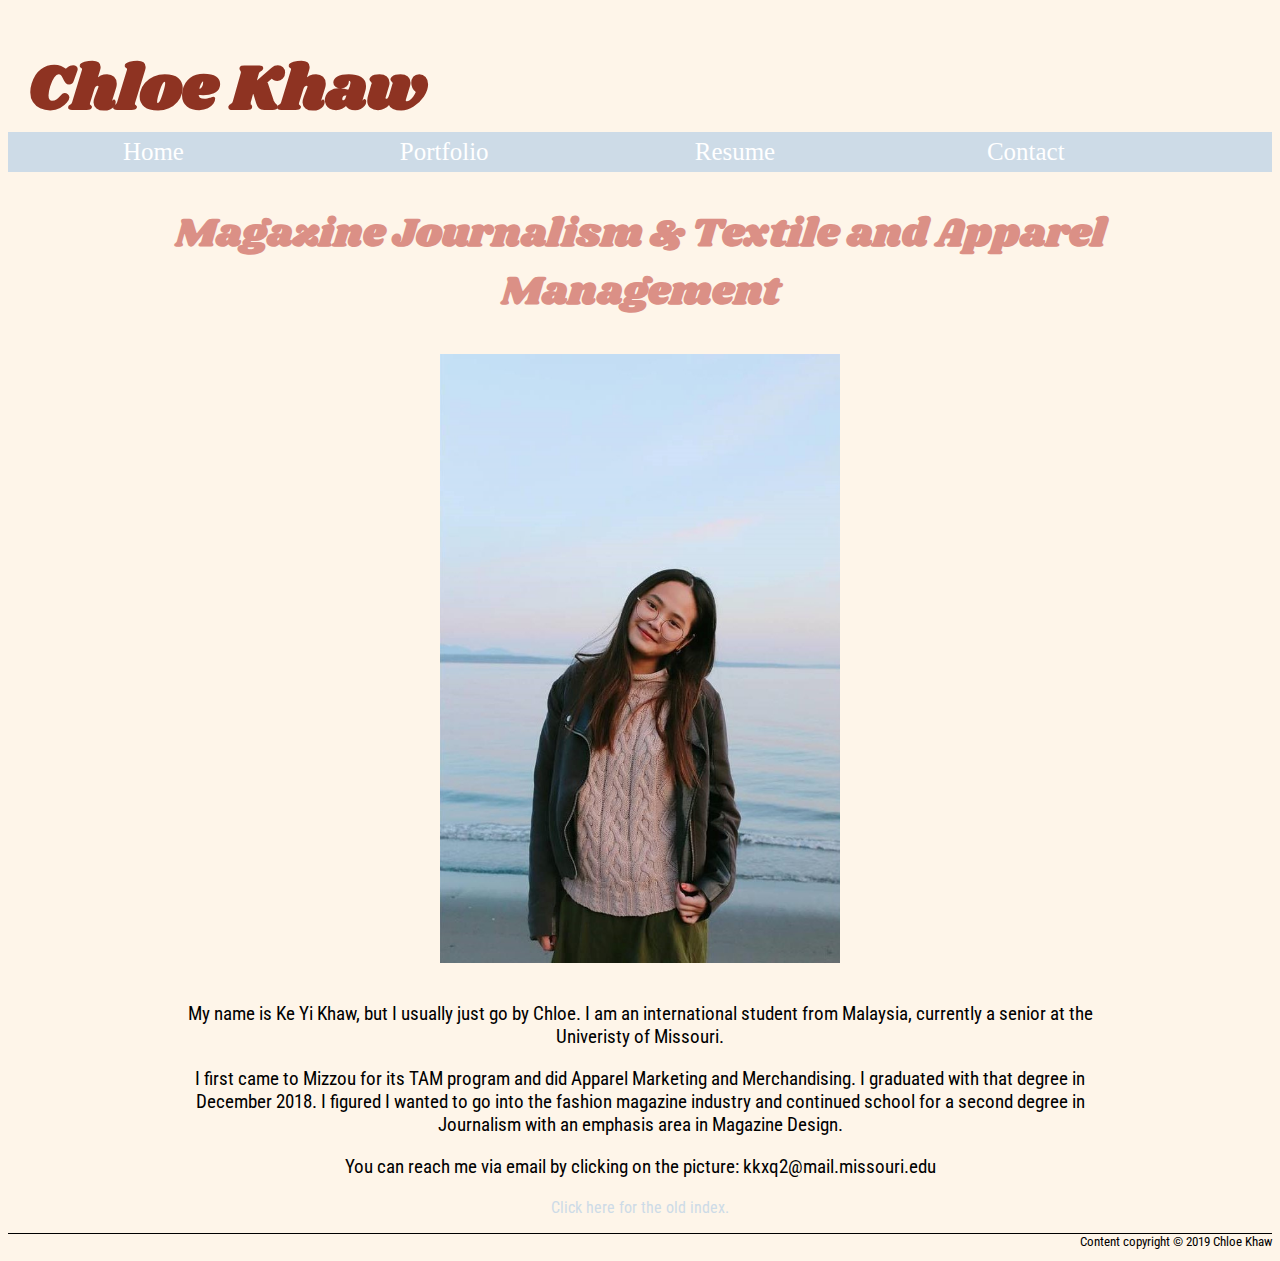
==== commit 4c79150c: "added new nav" ====
--- a/index.html
+++ b/index.html
@@ -25,22 +25,34 @@
         <a class="menu-trigger" href="#">&#9776;</a>
 
           <ul id="nav">
-            <li><a href="https://www.columbiamissourian.com/users/profile/chloe%20khaw/" target="_blank">Missourian</a></li>
-            <li><a href="https://www.voxmagazine.com/users/profile/chloe%20khaw/" target="_blank">Vox Magazine</a></li>
-            <li><a href="https://chloekhaw.wixsite.com/portfolio" target="_blank">Portfolio</a></li>
+            <li><a href="index.html">Home</a></li>
+            <li><a href="portfolio.html">Portfolio</a></li>
+            <li><a href="resume.html">Resume</a></li>
+            <li><a href="contact.html">Contact</a><li>
             </ul>
       </div>
 
-<h2>Website for J4502 Multimedia Planning and Design</h2>
-        <p>My name is Ke Yi Khaw, but I usually go by Chloe.</p>
-        <p>I am an international student from Malaysia studying TAM and Journalism.</p>
-        <p>You can reach me via email by clicking this picture: kkxq2@mail.missouri.edu</p>
+<h2>Magazine Journalism & Textile and Apparel Management</h2>
 
-        <p><a href="mailto:kkxq2@mail.missouri.edu"><img src="chloe.jpg" alt="Chloe's profile picture." /></a></p>
+  <p><a href="mailto:kkxq2@mail.missouri.edu"><img src="chloe.jpg" alt="Chloe's profile picture." /></a></p>
 
-        <p class="joke">"Money doesn't grow on trees."</p>
-        <p class="joke">"Yes it does, it's paper"</p>
+<div class="aboutme">
+        <p>My name is Ke Yi Khaw, but I usually just go by Chloe. I am an international student from Malaysia, currently a senior at the Univeristy of Missouri.</p>
+        <p>I first came to Mizzou for its TAM program and did Apparel Marketing and Merchandising. I graduated with that degree in December 2018. I figured I wanted to go into the fashion magazine industry and continued school for a second degree in Journalism with an emphasis area in Magazine Design.</p>
+        <p>You can reach me via email by clicking on the picture: kkxq2@mail.missouri.edu</p>
 
+      </div>
+
+
+
+        <!-- <p class="joke">"Money doesn't grow on trees."</p>
+        <p class="joke">"Yes it does, it's paper"</p> -->
+
+
+
+
+
+<!--
 <div class="examples">
 
   <a href="https://www.voxmagazine.com/food/fall-pears/article_c589a21a-ea0f-11e9-bf58-eb063f2239a6.html" target="_blank">Pears: the underrated fall fruit you should be trying</a>
@@ -50,24 +62,24 @@
       <h3>Pear & Brie Toast</h3>
       <img src="pearandbrie.jpg" alt="pear & brie toast" />
       <p>Kaldi's Coffee -$6.59</p>
-      <!-- <p>If you want something a little special for your morning toast, don't miss out on this seasonal special at Kaldi's Coffee. The whole wheat toast is topped with brie and pears and finished off with some honey and cinnamon.The pears are thinly sliced and crispy which goes well with the creamy cheese. Although the pear should be the focus here, the homemade cranberry jam also stands out and completes the whole toast together. If you are not familiar with pears, this is the perfect dish to try them for the first time</p> -->
+
     </li>
 
     <li class="card2">
       <h3>Pear & Proscuitto Flatbread</h3>
       <img src="flatbread.jpg" alt="pear & Proscuitto flatbread" />
       <p>Room 38 -$10.50</p>
-      <!-- <p>This menu item might be a little on the unexpected side, but I ended up loving the combination of pears and prosciutto. The flatbread is topped with pears, prosciutto, caramelized onions, goat cheese and drizzled in balsamic sauce. The combination reminded me of pineapple barbecue pizza but with a more sophisticated flavor. The soft texture of the baked pear and the goat cheese melt in your mouth. The sweet balsamic sauce complements well with the savory prosciutto and ties the dish together.</p> -->
+
     </li>
 
     <li class="card3">
       <h3>Basil Pear Martini</h3>
       <img src="pearmartini.jpg" alt="basil bear martini" />
       <p>Teller's Gallery & Bar -$7</p>
-      <!-- <p>Not a fan of the texture of the actual fruit? No problem. You can still enjoy the sweet taste of pears with the cocktails at Tellers Gallery & Bar. Its basil pear martini is made with Absolut Pear vodka, pear nectar, lemonade, a splash of club soda, and fresh basil and lemon. I could definitely taste the flavor of pear and lemon in this drink, without the alcohol being too strong. There is also a hint of basil at the end that makes it the perfect refreshing alcoholic beverage.</p> -->
+
     </li>
 
-  </div>
+  </div> -->
 
 
 
--- a/style.css
+++ b/style.css
@@ -23,12 +23,15 @@
   color: #DB9086;
   font-family: 'Shrikhand', cursive;
   text-align: center;
-  font-size: 2em;
-}
+  font-size: 1.8em;
+}
+
 
 h3 {
-  font-family:'Roboto Condensed', sans-serif;
-  font-size: 1.3em;
+  font-family: 'Playfair Display SC', serif;
+  font-size: 1.8em;
+  color: #8C3C2A;
+  text-align: center;
 }
 
 p {
@@ -39,19 +42,33 @@
 
 .header {
   background-color: #CDDBE7;
-}
+  display: block;
+}
+
+/* Hamburger Menu */
+
+.header .menu-trigger {
+  font-size: 1.5em;
+  color: white;
+  text-decoration: none;
+  display: flex;
+  justify-content: center;
+}
+
 
 #nav {
   margin: 0;
   padding: 0;
   display: flex;
   flex-direction: column;
+  display: none;
 }
 
 #nav li {
   list-style-type: none;
   text-align: center;
   font-size: 1.2em;
+  display: block;
 }
 
 #nav a {
@@ -67,12 +84,11 @@
 }
 
 
-.joke {
+
+.examples p {
   font-family: 'Playfair Display SC', serif;
   font-size: 1.5em;
-  line-height: 30%;
-  color: #8C3C2A;
-  margin-top: 10px;
+  margin-bottom: 5px;
 }
 
 #oldindex a:link, a:visited {
@@ -101,28 +117,27 @@
   padding: 20px;
   margin: 0;
   display: grid;
-  grid-template-rows: repeat(3, 1fr);
   grid-gap: 10px;
   justify-content: center;
 }
 
 .grid li {
   list-style-type: none;
-  background-color: #93B3BF;
   border-radius: 10px;
   text-align: center;
-  color: white;
 }
 
 .grid img {
-  width: 250px;
-}
-
-.examples {
-  text-align: center;
-}
-
-.examples > a:link, .examples > a:visited {
+  width: 200px;
+}
+
+.grid .card3 img {
+  width: 400px;
+}
+
+
+
+/* .examples > a:link, .examples > a:visited {
   text-decoration: none;
   font-family: 'Shrikhand', cursive;
   font-size: 2em;
@@ -136,26 +151,39 @@
 .examples > a:hover {
   text-decoration: none;
   color: #8E3322;
-}
+} */
 
 .grid .card {
   padding: 10px;
 }
 
-
-/* Hamburger Menu */
-
-.header {
-  display: block;
-}
-
-.header .menu-trigger {
+.contact li {
+  list-style-type: none;
+  display: flex;
+  justify-content: center;
+}
+
+
+.contact img {
+  width: 50px;
+}
+
+
+#portfolio a {
+  text-decoration: none;
+  background-color: #8E3322;
   font-size: 1.5em;
   color: white;
-  text-decoration: none;
-  display: flex;
-  justify-content: center;
-}
+  border: 2px solid #DB9086;
+  padding: 10px;
+}
+
+#portfolio {
+  text-align: center;
+  margin-top: 50px;
+  margin-bottom: 100px;
+}
+
 
 
 
@@ -172,17 +200,21 @@
 
   h2 {
     font-size: 2em;
+    padding: 0px 100px;
   }
 
   #nav {
     flex-flow: row wrap;
-    font-size: 1.5em;
+    font-size: 1.2em;
+    display: flex;
     justify-content: space-around;
   }
 
-  #nav li {
-    text-align: center;
-  }
+  #nav a {
+    width: 140px;
+    border: none;
+  }
+
 
   img {
     width: 400px;
@@ -201,6 +233,25 @@
     justify-content: center;
   }
 
+
+.aboutme {
+  padding: 0px 100px;
+  justify-content: center;
+  font-size: 1.2em;
+}
+
+h3 {
+  font-size: 2em;
+}
+
+.contact {
+  display: flex;
+  flex-direction: row;
+  justify-content: space-around;
+}
+
+
+
 }
 
 
@@ -223,13 +274,34 @@
 
   #nav {
     flex-flow: row wrap;
-    font-size: 1.8em;
+    font-size: 1.3em;
+    display: flex;
     justify-content: space-around;
-  }
-
-  #nav li {
-    text-align: center;
-  }
+    height: 40px;
+  }
+
+  #nav a {
+    width: 190px;
+    border: none;
+    height: 40px;
+    display: flex;
+    align-items: center;
+    justify-content: space-around;
+  }
+
+
+
+  /* #nav a {
+    display: block;
+    color: white;
+    text-decoration: none;
+    width: 100%;
+    border: solid 0.5px white;
+  }
+
+  #nav a:hover {
+    background-color: #93B3BF;
+  } */
 
   .grid {
     padding: 20px;
@@ -240,6 +312,18 @@
     justify-content: center;
   }
 
-
-
-}
+  .aboutme {
+    padding: 0px 150px;
+    justify-content: center;
+    font-size: 1.2em;
+  }
+
+  h3 {
+    font-size: 2.5em;
+  }
+
+  .examples p {
+    font-size: 1.3em;
+}
+
+}
